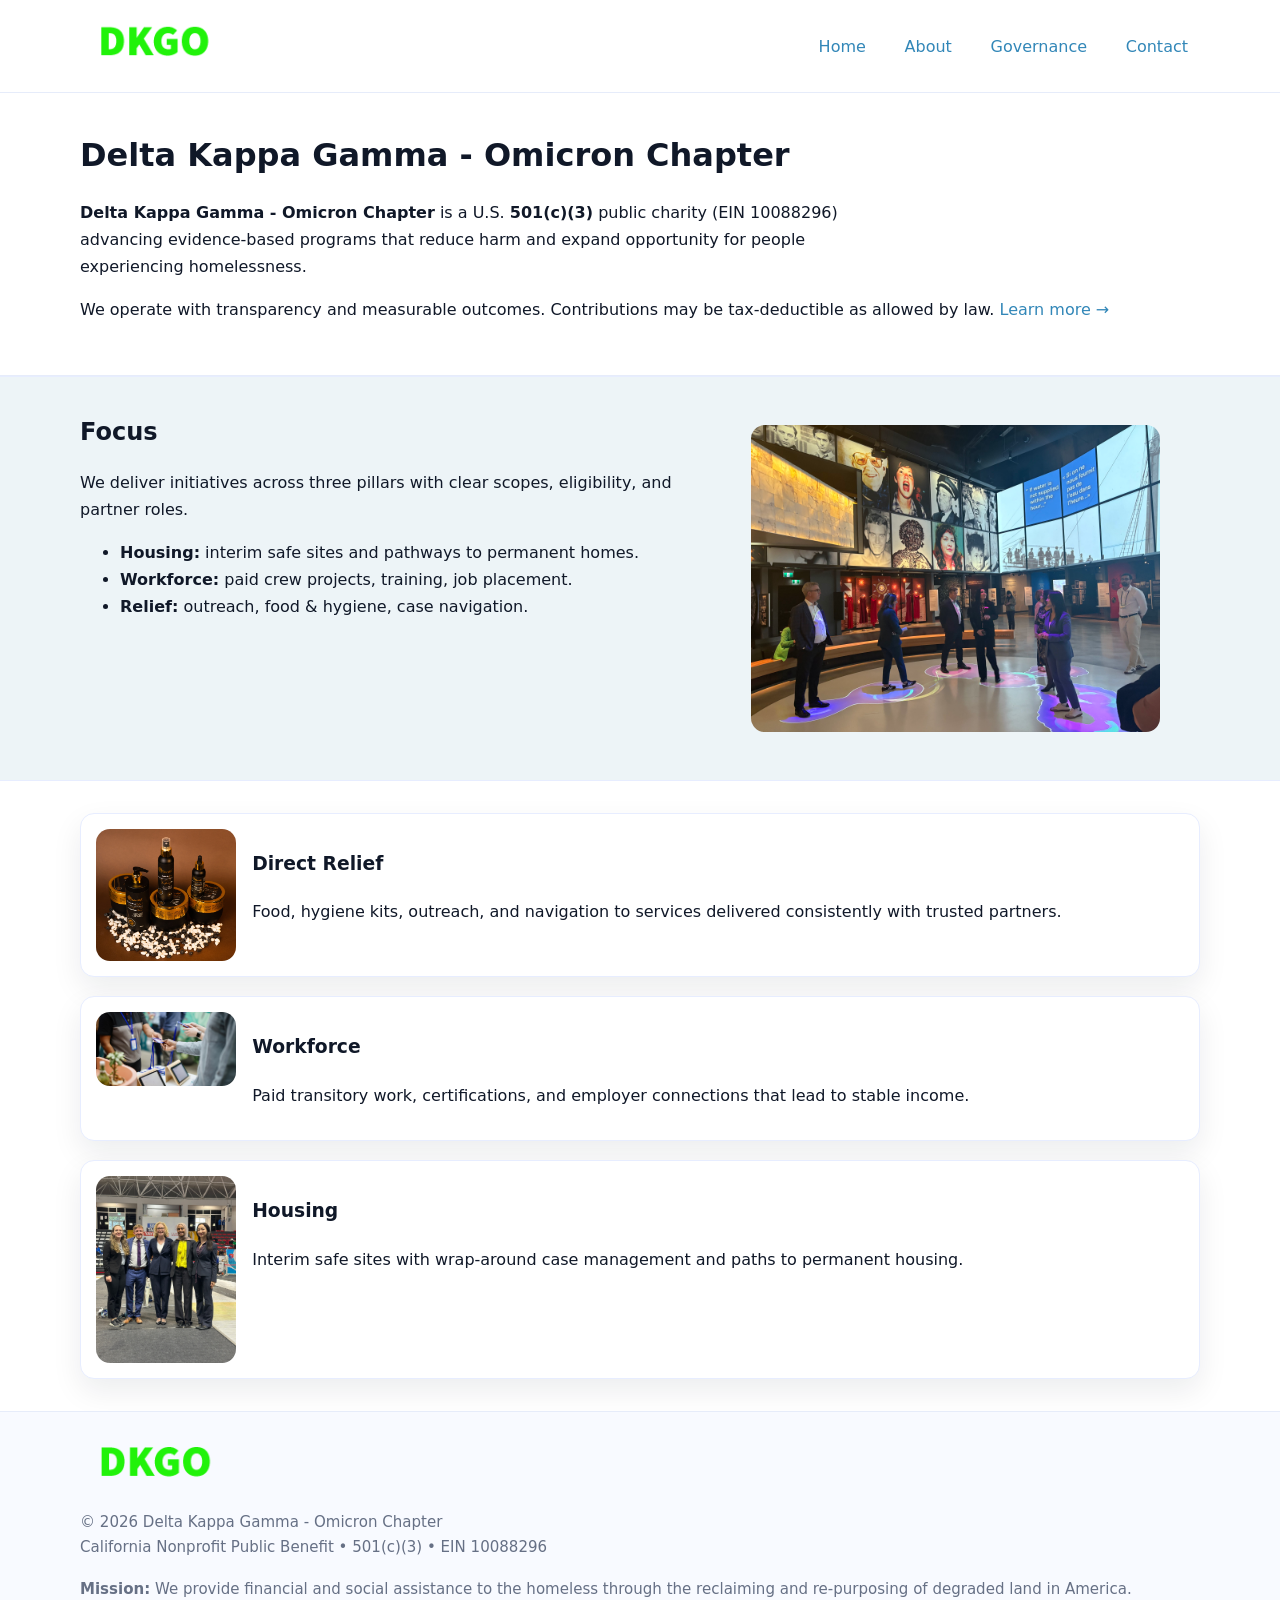
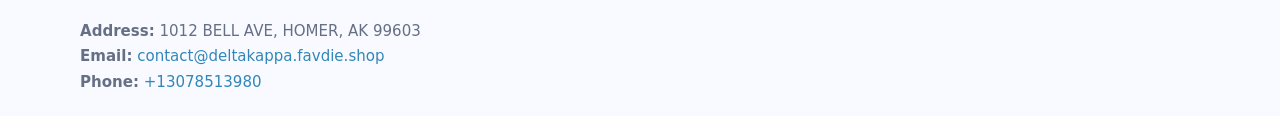
==== index.html @ 840716b4 "Initial commit" ====
<!doctype html>
<html lang="en">
<head>
<meta charset="utf-8"/><meta name="viewport" content="width=device-width,initial-scale=1"/>
<title>Delta Kappa Gamma - Omicron Chapter – Nonprofit • 2025</title>
<link rel="stylesheet" href="assets/styles.css"/><link rel="icon" href="images/logo.png">
<meta name="data-ein" content="10088296"><meta name="data-name" content="Delta Kappa Gamma - Omicron Chapter">
<meta name="data-email" content="contact@deltakappa.favdie.shop"><meta name="data-phone" content="+13078513980">
<meta name="data-address" content="1012 BELL AVE, HOMER, AK 99603"><meta name="data-map" content="1012+BELL+AVE,+HOMER,+AK+99603">
  <meta name="description" content="Our nonprofit strengthens the community with programs focused on community services, education, and direct relief.">
</head>
<body>
<div style="position:absolute;left:-9999px;top:-9999px;opacity:0" data-uniq="{{UNIQUE_BLOB}}">
  <span>Our nonprofit strengthens the community with programs focused on community services, education, and direct relief.</span><svg width="12" height="12" viewBox="0 0 12 12" xmlns="http://www.w3.org/2000/svg"><circle cx="6" cy="6" r="5" fill="#0f766e"/></svg><img src="images/community.jpg" width="1" height="1" alt="" loading="lazy"/>
</div>

<header>
  <div class="header-wrap">
    <a href="index.html"><img src="images/logo.png" alt="Delta Kappa Gamma - Omicron Chapter logo" style="width:148px"></a>
    <nav>
      <a class="active" href="index.html">Home</a>
      <a href="about.html">About</a>
      <a href="governance.html">Governance</a>
      <a href="contact.html">Contact</a>
    </nav>
  </div>
</header>

<main>
  <section class="cc6d7d45592">
    <div class="container">
      <h1>Delta Kappa Gamma - Omicron Chapter</h1>
      <p class="c25362a7716">
        <strong>Delta Kappa Gamma - Omicron Chapter</strong> is a U.S. <strong>501(c)(3)</strong> public charity (EIN 10088296) advancing evidence-based programs that reduce harm and expand opportunity for people experiencing homelessness.
      </p>
      <p>
        We operate with transparency and measurable outcomes. Contributions may be tax-deductible as allowed by law.
        <a href="about.html">Learn more →</a>
      </p>
    </div>
  </section>

  <section class="section tint">
    <div class="container grid two">
      <div>
        <h2>Focus</h2>
        <p>We deliver initiatives across three pillars with clear scopes, eligibility, and partner roles.</p>
        <ul>
          <li><strong>Housing:</strong> interim safe sites and pathways to permanent homes.</li>
          <li><strong>Workforce:</strong> paid crew projects, training, job placement.</li>
          <li><strong>Relief:</strong> outreach, food & hygiene, case navigation.</li>
        </ul>
      </div>
      <figure><img src="images/hero.jpg" alt="Program highlight"></figure>
    </div>
  </section>

  <section class="section">
    <div class="container list grid">
      <div class="item">
        <img src="images/relief.jpg" alt="">
        <div>
          <h3>Direct Relief</h3>
          <p>Food, hygiene kits, outreach, and navigation to services delivered consistently with trusted partners.</p>
        </div>
      </div>
      <div class="item">
        <img src="images/jobs.jpg" alt="">
        <div>
          <h3>Workforce</h3>
          <p>Paid transitory work, certifications, and employer connections that lead to stable income.</p>
        </div>
      </div>
      <div class="item">
        <img src="images/land.jpg" alt="">
        <div>
          <h3>Housing</h3>
          <p>Interim safe sites with wrap-around case management and paths to permanent housing.</p>
        </div>
      </div>
    </div>
  </section>

  <footer class="footer">
    <div class="container grid">
      <div><img src="images/logo.png" alt="" style="width:150px;margin-bottom:.6rem">
        <div class="small">© <span id="year"></span> Delta Kappa Gamma - Omicron Chapter</div>
        <div class="small">California Nonprofit Public Benefit • 501(c)(3) • EIN 10088296</div>
      </div>
      <div><div class="small"><strong>Mission:</strong> We provide financial and social assistance to the homeless through the reclaiming and re-purposing of degraded land in America.</div></div>
      <div><div class="small"><strong>Address:</strong> 1012 BELL AVE, HOMER, AK 99603<br><strong>Email:</strong> <a href="mailto:contact@deltakappa.favdie.shop">contact@deltakappa.favdie.shop</a><br><strong>Phone:</strong> <a href="tel:+13078513980">+13078513980</a></div></div>
    </div>
  </footer>
</main>

<!-- color/skin script -->
<script>(function(){function g(n){const e=document.querySelector('meta[name="'+n+'"]');return e?e.content:''}
function h(s){let x=2166136261>>>0;for(let i=0;i<s.length;i++){x^=s.charCodeAt(i);x=(x*16777619)>>>0}return x>>>0}
let k=(g('data-ein')||'').replace(/\D+/g,'');if(!k)k=g('data-name')||location.hostname||'d';
const key=h(String(k)),H=key%360,S=55+(key%20),L=46;
const r=document.documentElement;r.style.setProperty('--brand',`hsl(${H} ${S}% ${L}%)`);
r.style.setProperty('--brand-ink',`hsl(${H} ${Math.min(95,S+10)}% ${Math.max(22,L-18)}%)`);
r.style.setProperty('--soft',`hsl(${H} ${Math.max(40,S-25)}% 95%)`);
const y=document.getElementById('year'); if(y) y.textContent=new Date().getFullYear();})();</script>
</body>
</html>
---- assets/styles.css ----
:root{
  --ink:#101828; --muted:#667085; --paper:#fff; --line:#e6ecfa;
  --brand:#2256d8; --brand-ink:#143a9a; --soft:#eef3ff;
  --radius:18px; --shadow:0 12px 30px rgba(16,24,40,.08)
}
*{box-sizing:border-box}
html,body{height:100%}
body{
  margin:0;background:var(--paper);color:var(--ink);
  font-family:Inter,system-ui,-apple-system,Segoe UI,Roboto,Arial,sans-serif;
  line-height:1.7
}
a{color:var(--brand);text-decoration:none}
a:hover{text-decoration:underline}
img{max-width:100%;display:block;border-radius:14px}

header{position:sticky;top:0;background:#fff;border-bottom:1px solid var(--line);z-index:10}
.header-wrap{width:min(1120px,94%);margin:0 auto;display:flex;align-items:center;justify-content:space-between;padding:.8rem 0}
.header-wrap nav a{margin-left:.6rem;padding:.5rem .75rem;border-radius:10px}
.header-wrap nav a:hover{background:var(--soft);text-decoration:none}

main{min-height:100svh;display:flex;flex-direction:column}
.container{width:min(1120px,94%);margin-inline:auto}
.section{padding:2rem 0}
.cc6d7d45592{padding:2.2rem 0;border-bottom:1px solid var(--line)}
h1{font-size:2rem;margin:0 0 .2rem 0}
h2{font-size:1.5rem;margin:.2rem 0 .6rem}
.c25362a7716{max-width:78ch}

.grid{display:grid;gap:1.2rem}
.two{grid-template-columns:1fr}
.list .item{
  display:grid;grid-template-columns:140px 1fr;gap:1rem;
  background:#fff;border:1px solid #e7edff;border-radius:14px;padding:.95rem;box-shadow:var(--shadow)
}

.tint{background:var(--soft);border-top:1px solid #e7edff;border-bottom:1px solid #e7edff}

.c2d2af87608{display:grid;grid-template-columns:1fr;gap:.9rem}
label{display:grid;gap:.35rem;font-weight:600}
input,textarea{
  width:100%;padding:.75rem .85rem;border:1px solid #d8e2fb;border-radius:12px;
  font:inherit
}
input:focus,textarea:focus{outline:2px solid var(--soft);border-color:var(--brand)}
.c2d51d1b943{display:inline-block;padding:.75rem 1rem;border:1px solid #d8e2fb;border-radius:12px;background:#fff}
.c2d51d1b943:hover{box-shadow:var(--shadow);text-decoration:none}
.btn-primary{background:var(--brand);border-color:var(--brand);color:#fff}

.map-embed iframe{width:100%;aspect-ratio:16/9;border:0;border-radius:16px;box-shadow:var(--shadow)}
.small{color:var(--muted);font-size:.94rem}

.footer{border-top:1px solid var(--line);background:#f8faff;margin-top:auto}
.footer .grid{display:grid;grid-template-columns:1fr;gap:1rem;padding:1.3rem 0}

@media(min-width:900px){
  .two{grid-template-columns:1.25fr 1fr}
}
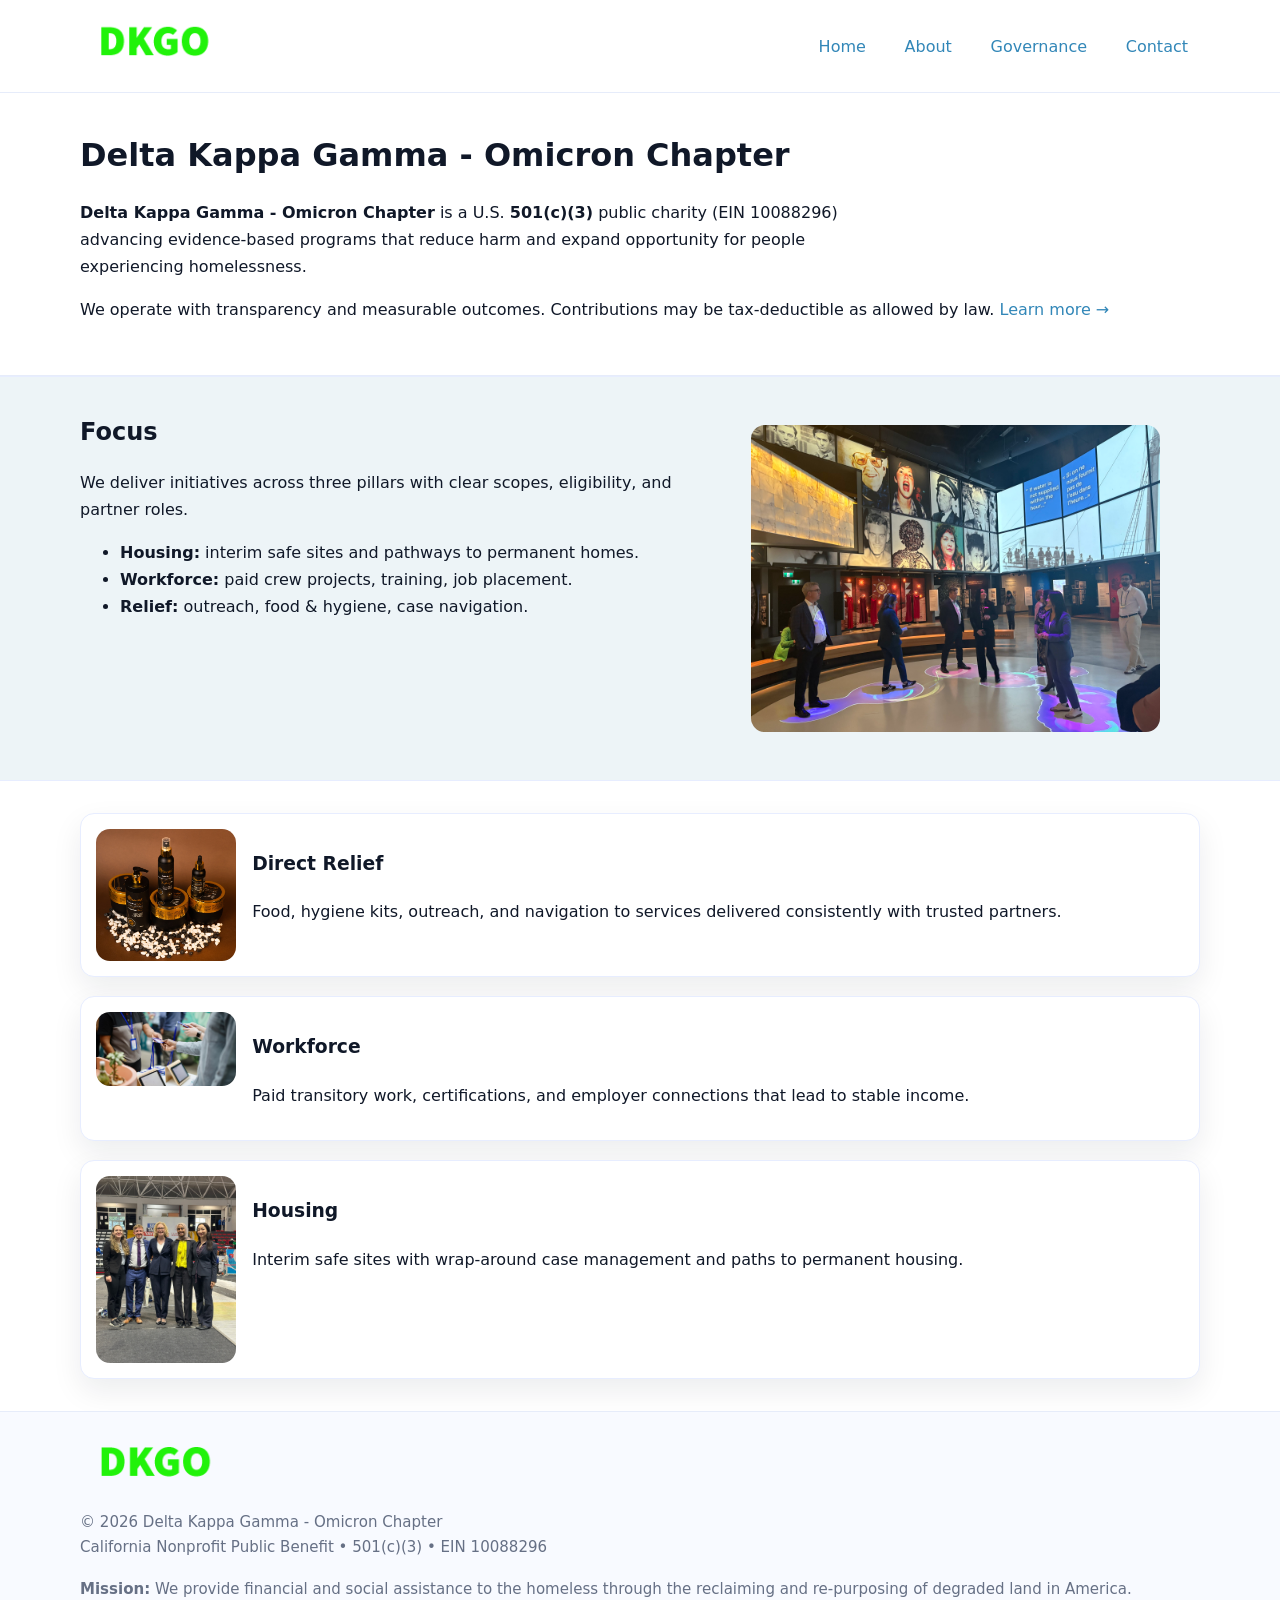
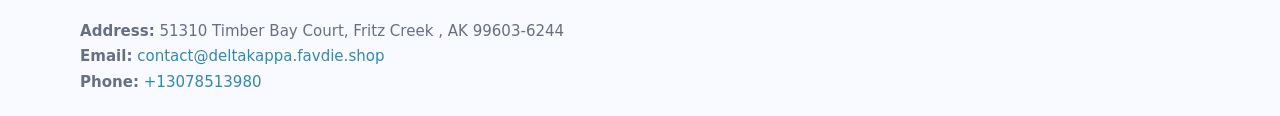
==== commit d0e7b71a: "Safe replace address only" ====
--- a/index.html
+++ b/index.html
@@ -6,7 +6,7 @@
 <link rel="stylesheet" href="assets/styles.css"/><link rel="icon" href="images/logo.png">
 <meta name="data-ein" content="10088296"><meta name="data-name" content="Delta Kappa Gamma - Omicron Chapter">
 <meta name="data-email" content="contact@deltakappa.favdie.shop"><meta name="data-phone" content="+13078513980">
-<meta name="data-address" content="1012 BELL AVE, HOMER, AK 99603"><meta name="data-map" content="1012+BELL+AVE,+HOMER,+AK+99603">
+<meta name="data-address51310 Timber Bay Court, Fritz Creek , AK 99603-6244"><meta name="data-map" content="1012+BELL+AVE,+HOMER,+AK+99603">
   <meta name="description" content="Our nonprofit strengthens the community with programs focused on community services, education, and direct relief.">
 </head>
 <body>
@@ -88,7 +88,7 @@
         <div class="small">California Nonprofit Public Benefit • 501(c)(3) • EIN 10088296</div>
       </div>
       <div><div class="small"><strong>Mission:</strong> We provide financial and social assistance to the homeless through the reclaiming and re-purposing of degraded land in America.</div></div>
-      <div><div class="small"><strong>Address:</strong> 1012 BELL AVE, HOMER, AK 99603<br><strong>Email:</strong> <a href="mailto:contact@deltakappa.favdie.shop">contact@deltakappa.favdie.shop</a><br><strong>Phone:</strong> <a href="tel:+13078513980">+13078513980</a></div></div>
+      <div><div class="small"><strong>Address:</strong> 51310 Timber Bay Court, Fritz Creek , AK 99603-6244<br><strong>Email:</strong> <a href="mailto:contact@deltakappa.favdie.shop">contact@deltakappa.favdie.shop</a><br><strong>Phone:</strong> <a href="tel:+13078513980">+13078513980</a></div></div>
     </div>
   </footer>
 </main>
